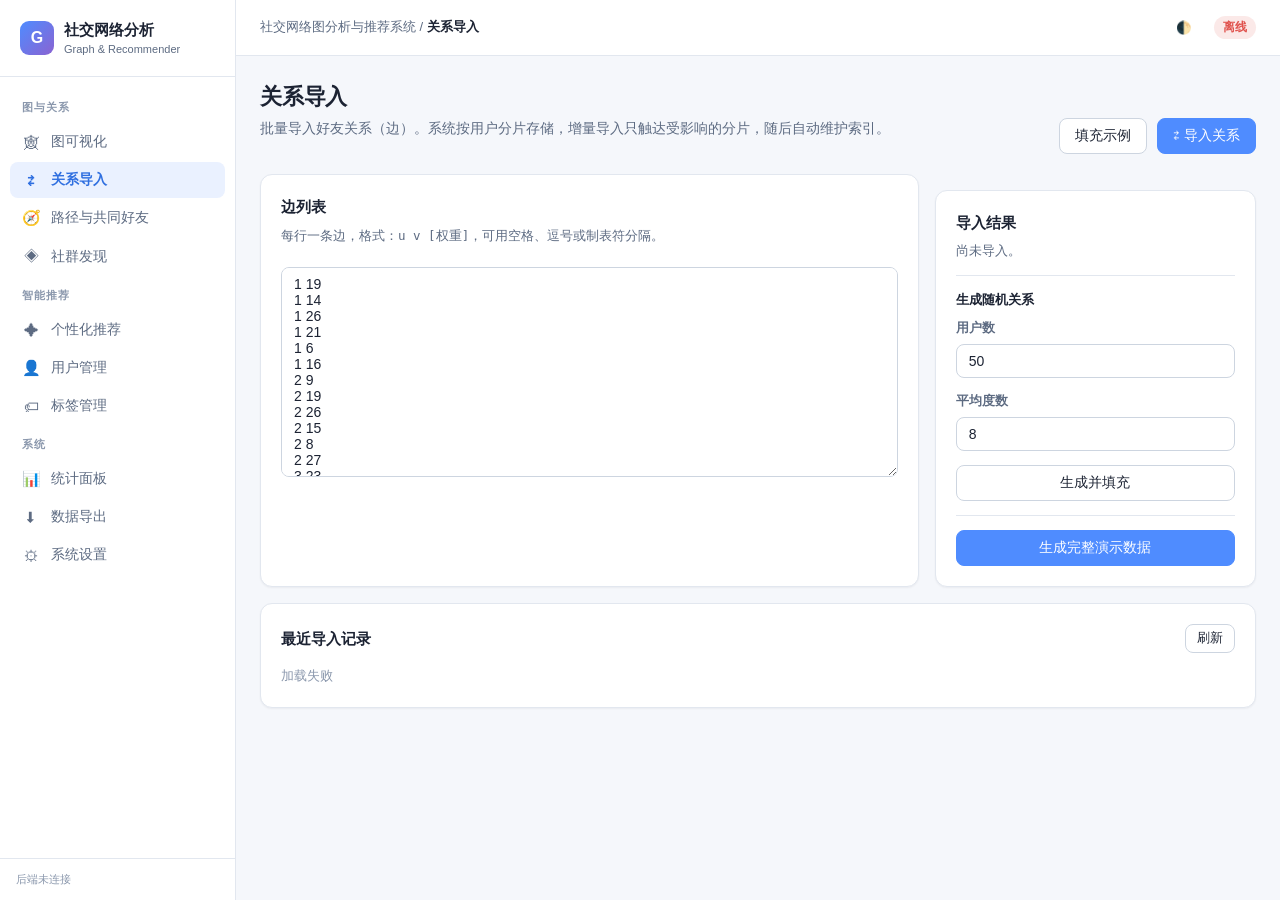
==== frontend/import.html @ ff352dd7 "Initial commit" ====
<!DOCTYPE html>
<html lang="zh-CN">
<head>
  <meta charset="UTF-8">
  <meta name="viewport" content="width=device-width, initial-scale=1.0">
  <title>关系导入 · 社交网络图分析</title>
  <link rel="stylesheet" href="css/style.css">
</head>
<body>
  <div id="app">
    <aside id="sidebar"></aside>
    <main id="main">
      <header id="topbar"></header>
      <section id="content">
        <div class="page-head">
          <div>
            <h1>关系导入</h1>
            <p class="desc">批量导入好友关系（边）。系统按用户分片存储，增量导入只触达受影响的分片，随后自动维护索引。</p>
          </div>
          <div class="actions">
            <button class="btn" id="btnSample">填充示例</button>
            <button class="btn btn-primary" id="btnImport">⇄ 导入关系</button>
          </div>
        </div>

        <div class="grid cols-3">
          <div class="card" style="grid-column: span 2">
            <div class="card-title">边列表</div>
            <p class="small muted mt-8">每行一条边，格式：<code>u v [权重]</code>，可用空格、逗号或制表符分隔。</p>
            <textarea class="textarea mt-8" id="edgeInput" rows="12" placeholder="1 2&#10;2 3 0.8&#10;3,4&#10;1 5"></textarea>
          </div>
          <div class="card">
            <div class="card-title">导入结果</div>
            <div id="importResult" class="mt-8 small muted">尚未导入。</div>
            <hr style="border:none;border-top:1px solid var(--border);margin:14px 0">
            <div class="card-title" style="font-size:13px">生成随机关系</div>
            <div class="field-group mt-8">
              <label class="field">用户数</label>
              <input class="input" id="genNodes" type="number" value="50">
            </div>
            <div class="field-group">
              <label class="field">平均度数</label>
              <input class="input" id="genDeg" type="number" value="8">
            </div>
            <button class="btn" id="btnGenerate" style="width:100%">生成并填充</button>
            <hr style="border:none;border-top:1px solid var(--border);margin:14px 0">
            <button class="btn btn-primary" id="btnSeed" style="width:100%">生成完整演示数据</button>
          </div>
        </div>

        <div class="card mt-16">
          <div class="card-head">
            <div class="card-title">最近导入记录</div>
            <button class="btn btn-sm" id="btnReloadLog">刷新</button>
          </div>
          <div id="importLog" class="small"></div>
        </div>
      </section>
    </main>
  </div>

  <script src="js/api.js"></script>
  <script src="js/common.js"></script>
  <script>
    const C = common;

    function parseEdges(text) {
      const edges = [];
      const lines = text.split(/\r?\n/);
      for (const line of lines) {
        const t = line.trim();
        if (!t || t.startsWith("#")) continue;
        const parts = t.split(/[\s,;\t]+/).filter(Boolean);
        if (parts.length < 2) continue;
        const u = parseInt(parts[0], 10);
        const v = parseInt(parts[1], 10);
        if (isNaN(u) || isNaN(v)) continue;
        let w = 1.0;
        if (parts.length >= 3 && !isNaN(parseFloat(parts[2]))) w = parseFloat(parts[2]);
        edges.push([u, v, w]);
      }
      return edges;
    }

    function doImport(edges, source) {
      if (!edges.length) { C.toast("没有可导入的边", "warning"); return; }
      const btn = document.getElementById("btnImport");
      btn.disabled = true; btn.textContent = "导入中…";
      api.importEdges(edges, source)
        .then((r) => {
          const box = document.getElementById("importResult");
          box.innerHTML =
            '<div class="badge success">成功</div>' +
            '<div class="mt-8">导入 <strong>' + r.imported + "</strong> 条边</div>" +
            '<div class="mt-8">跳过重复 <strong>' + r.skipped + "</strong> 条</div>" +
            '<div class="mt-8">自环忽略 <strong>' + r.self_loops + "</strong> 条</div>" +
            '<div class="mt-8">触达分片 <strong>' + r.touched_shards + "</strong> 个</div>";
          C.toast("已导入 " + r.imported + " 条关系", "success");
          loadLog();
        })
        .catch((e) => C.toast(e.message, "error"))
        .finally(() => { btn.disabled = false; btn.textContent = "⇄ 导入关系"; });
    }

    function loadLog() {
      const box = document.getElementById("importLog");
      // 后端不直接提供日志读取，这里用 stats 的 shard 信息给出概览。
      api.stats().then((s) => {
        const shards = s.shards || [];
        const totalEdges = shards.reduce((a, b) => a + b.edges, 0);
        const totalUsers = shards.reduce((a, b) => a + b.users, 0);
        box.innerHTML =
          '<div class="row wrap">' +
          '<span class="badge info">分片 ' + shards.length + "</span>" +
          '<span class="badge brand">边 ' + totalEdges + "</span>" +
          '<span class="badge">节点 ' + s.graph.nodes + "</span>" +
          "</div>";
      }).catch(() => { box.innerHTML = '<span class="faint">加载失败</span>'; });
    }

    function fillSample() {
      const n = 30, deg = 6;
      const lines = [];
      const rng = mulberry(42);
      for (let i = 1; i <= n; i++) {
        for (let k = 0; k < deg; k++) {
          const j = 1 + Math.floor(rng() * n);
          if (j !== i) lines.push(i + " " + j);
        }
      }
      document.getElementById("edgeInput").value = lines.join("\n");
    }

    function generateRandom() {
      const n = parseInt(document.getElementById("genNodes").value, 10) || 50;
      const deg = parseInt(document.getElementById("genDeg").value, 10) || 8;
      const lines = [];
      const rng = mulberry(Date.now() % 100000);
      for (let i = 1; i <= n; i++) {
        for (let k = 0; k < deg; k++) {
          const j = 1 + Math.floor(rng() * n);
          if (j !== i) lines.push(i + " " + j + " " + (0.5 + rng() * 0.5).toFixed(2));
        }
      }
      document.getElementById("edgeInput").value = lines.join("\n");
      C.toast("已生成 " + lines.length + " 条随机边", "success");
    }

    // 确定性伪随机数（Mulberry32）
    function mulberry(seed) {
      let a = seed >>> 0;
      return function () {
        a |= 0; a = (a + 0x6D2B79F5) | 0;
        let t = Math.imul(a ^ (a >>> 15), 1 | a);
        t = (t + Math.imul(t ^ (t >>> 7), 61 | t)) ^ t;
        return ((t ^ (t >>> 14)) >>> 0) / 4294967296;
      };
    }

    C.initPage("import", function () {
      document.getElementById("btnImport").addEventListener("click", () => {
        doImport(parseEdges(document.getElementById("edgeInput").value), "manual");
      });
      document.getElementById("btnSample").addEventListener("click", fillSample);
      document.getElementById("btnGenerate").addEventListener("click", generateRandom);
      document.getElementById("btnReloadLog").addEventListener("click", loadLog);
      document.getElementById("btnSeed").addEventListener("click", () => {
        const btn = document.getElementById("btnSeed");
        btn.disabled = true; btn.textContent = "生成中…";
        api.seed({}).then((r) => {
          C.toast("演示数据已生成：" + r.users + " 用户 / " + r.edges + " 边", "success");
          loadLog();
        }).catch((e) => C.toast(e.message, "error"))
          .finally(() => { btn.disabled = false; btn.textContent = "生成完整演示数据"; });
      });
      fillSample();
      loadLog();
    });
  </script>
</body>
</html>
---- frontend/css/style.css ----
/* =========================================================================
   style.css — 社交网络图分析与推荐系统 · 设计系统
   =========================================================================
   单一来源的设计令牌：所有颜色、间距、圆角、阴影都通过 CSS 变量定义，
   并在 `prefers-color-scheme` 与手动主题切换下保持一致。
   ========================================================================= */

/* ------------------------------------------------------------------ */
/* 设计令牌                                                            */
/* ------------------------------------------------------------------ */
:root {
  /* 品牌色 */
  --brand: #4f8cff;
  --brand-strong: #2f6fe0;
  --brand-soft: #eaf1ff;

  /* 语义色 */
  --success: #22a06b;
  --success-soft: #e6f6ee;
  --warning: #e09a2f;
  --warning-soft: #fbf0df;
  --danger: #e0524d;
  --danger-soft: #fbe9e8;
  --info: #3aa0c9;
  --info-soft: #e7f4f9;

  /* 中性色 */
  --bg: #f5f7fb;
  --bg-elevated: #ffffff;
  --bg-inset: #eef1f6;
  --border: #e2e7ef;
  --border-strong: #cdd5e0;
  --text: #1c2333;
  --text-muted: #5d6b82;
  --text-faint: #8b98ad;

  /* 布局 */
  --sidebar-w: 236px;
  --topbar-h: 56px;
  --radius: 12px;
  --radius-sm: 8px;
  --radius-lg: 16px;
  --shadow-sm: 0 1px 2px rgba(16, 24, 40, 0.05);
  --shadow-md: 0 4px 16px rgba(16, 24, 40, 0.08);
  --shadow-lg: 0 12px 32px rgba(16, 24, 40, 0.14);
  --ring: 0 0 0 3px rgba(79, 140, 255, 0.22);

  /* 分类调色板（社群着色、图表系列） */
  --c0: #4f8cff;
  --c1: #22a06b;
  --c2: #e09a2f;
  --c3: #e0524d;
  --c4: #8a63d2;
  --c5: #3aa0c9;
  --c6: #d45d9a;
  --c7: #6b8f5e;
  --c8: #c97b2f;
  --c9: #5b7a99;
  --c10: #a15c8a;
  --c11: #4fae9e;

  --font: -apple-system, BlinkMacSystemFont, "Segoe UI", "PingFang SC",
          "Hiragino Sans GB", "Microsoft YaHei", "Noto Sans CJK SC", sans-serif;
  --mono: "SF Mono", "JetBrains Mono", "Fira Code", "Cascadia Code", Consolas,
          monospace;
}

/* 深色模式 */
:root[data-theme="dark"] {
  --brand-soft: #1c2a45;
  --success-soft: #143322;
  --warning-soft: #332812;
  --danger-soft: #351a19;
  --info-soft: #142a33;

  --bg: #0f1420;
  --bg-elevated: #171d2c;
  --bg-inset: #0b0f18;
  --border: #263041;
  --border-strong: #35425a;
  --text: #e6ebf4;
  --text-muted: #9aa7bd;
  --text-faint: #67748c;

  --shadow-sm: 0 1px 2px rgba(0, 0, 0, 0.4);
  --shadow-md: 0 4px 16px rgba(0, 0, 0, 0.5);
  --shadow-lg: 0 12px 32px rgba(0, 0, 0, 0.6);
  --ring: 0 0 0 3px rgba(79, 140, 255, 0.35);
}

/* ------------------------------------------------------------------ */
/* 基础重置                                                            */
/* ------------------------------------------------------------------ */
* { box-sizing: border-box; }
html, body { height: 100%; }
body {
  margin: 0;
  font-family: var(--font);
  font-size: 14px;
  line-height: 1.55;
  color: var(--text);
  background: var(--bg);
  -webkit-font-smoothing: antialiased;
}
a { color: var(--brand); text-decoration: none; }
a:hover { text-decoration: underline; }
h1, h2, h3, h4 { margin: 0; font-weight: 650; letter-spacing: -0.01em; }
button { font-family: inherit; }
code, pre, .mono { font-family: var(--mono); }

/* ------------------------------------------------------------------ */
/* 应用布局                                                            */
/* ------------------------------------------------------------------ */
#app { display: flex; min-height: 100vh; }

#sidebar {
  width: var(--sidebar-w);
  flex: 0 0 var(--sidebar-w);
  background: var(--bg-elevated);
  border-right: 1px solid var(--border);
  display: flex;
  flex-direction: column;
  position: sticky;
  top: 0;
  height: 100vh;
  overflow-y: auto;
}
.sidebar-brand {
  display: flex; align-items: center; gap: 10px;
  padding: 18px 20px; border-bottom: 1px solid var(--border);
}
.sidebar-brand .logo {
  width: 34px; height: 34px; border-radius: 9px;
  background: linear-gradient(135deg, var(--brand), var(--c4));
  display: grid; place-items: center; color: #fff; font-weight: 700;
  font-size: 16px; flex: 0 0 auto;
}
.sidebar-brand .title { font-weight: 700; font-size: 15px; }
.sidebar-brand .subtitle { font-size: 11px; color: var(--text-muted); }

.nav { padding: 12px 10px; flex: 1; }
.nav-group-title {
  font-size: 11px; text-transform: uppercase; letter-spacing: 0.08em;
  color: var(--text-faint); padding: 10px 12px 6px; font-weight: 600;
}
.nav-item {
  display: flex; align-items: center; gap: 11px;
  padding: 9px 12px; border-radius: var(--radius-sm);
  color: var(--text-muted); cursor: pointer; margin: 2px 0;
  transition: background 0.14s, color 0.14s;
  border: none; background: none; width: 100%; text-align: left; font-size: 14px;
}
.nav-item:hover { background: var(--bg-inset); color: var(--text); text-decoration: none; }
.nav-item.active {
  background: var(--brand-soft); color: var(--brand-strong); font-weight: 600;
}
.nav-item .ico { width: 18px; text-align: center; flex: 0 0 auto; font-size: 15px; }
.nav-item .badge { margin-left: auto; }

.sidebar-foot {
  padding: 12px 16px; border-top: 1px solid var(--border);
  font-size: 11px; color: var(--text-faint);
}

#main { flex: 1; min-width: 0; display: flex; flex-direction: column; }
#topbar {
  height: var(--topbar-h);
  display: flex; align-items: center; gap: 14px;
  padding: 0 24px;
  background: var(--bg-elevated);
  border-bottom: 1px solid var(--border);
  position: sticky; top: 0; z-index: 20;
}
#topbar .crumb { font-size: 13px; color: var(--text-muted); }
#topbar .crumb strong { color: var(--text); font-weight: 650; }
.topbar-actions { margin-left: auto; display: flex; align-items: center; gap: 10px; }

#content { padding: 24px; max-width: 1280px; width: 100%; margin: 0 auto; }

/* ------------------------------------------------------------------ */
/* 通用组件                                                            */
/* ------------------------------------------------------------------ */
.page-head { display: flex; align-items: flex-end; justify-content: space-between; gap: 16px; margin-bottom: 20px; flex-wrap: wrap; }
.page-head h1 { font-size: 22px; }
.page-head .desc { color: var(--text-muted); margin-top: 4px; max-width: 640px; }
.page-head .actions { display: flex; gap: 10px; flex-wrap: wrap; }

.card {
  background: var(--bg-elevated);
  border: 1px solid var(--border);
  border-radius: var(--radius);
  box-shadow: var(--shadow-sm);
  padding: 20px;
}
.card + .card { margin-top: 16px; }
.card-title { font-size: 15px; font-weight: 650; display: flex; align-items: center; gap: 8px; }
.card-title .sub { color: var(--text-muted); font-weight: 400; font-size: 12px; }
.card-body { margin-top: 12px; }
.card-head { display: flex; align-items: center; justify-content: space-between; gap: 12px; margin-bottom: 14px; }

.grid { display: grid; gap: 16px; }
.grid.cols-2 { grid-template-columns: repeat(2, 1fr); }
.grid.cols-3 { grid-template-columns: repeat(3, 1fr); }
.grid.cols-4 { grid-template-columns: repeat(4, 1fr); }
@media (max-width: 960px) { .grid.cols-3, .grid.cols-4 { grid-template-columns: repeat(2, 1fr); } }
@media (max-width: 620px) { .grid.cols-2, .grid.cols-3, .grid.cols-4 { grid-template-columns: 1fr; } }

/* 统计卡片 */
.stat-tile { padding: 18px; display: flex; flex-direction: column; gap: 6px; }
.stat-tile .label { font-size: 12px; color: var(--text-muted); }
.stat-tile .value { font-size: 28px; font-weight: 720; letter-spacing: -0.02em; }
.stat-tile .hint { font-size: 12px; color: var(--text-faint); }
.stat-tile .trend-up { color: var(--success); }
.stat-tile .trend-down { color: var(--danger); }

/* 按钮 */
.btn {
  display: inline-flex; align-items: center; justify-content: center; gap: 7px;
  padding: 8px 15px; border-radius: var(--radius-sm);
  border: 1px solid var(--border-strong); background: var(--bg-elevated);
  color: var(--text); font-size: 13.5px; font-weight: 550; cursor: pointer;
  transition: all 0.14s; white-space: nowrap;
}
.btn:hover { border-color: var(--brand); color: var(--brand-strong); }
.btn:active { transform: translateY(1px); }
.btn:focus-visible { outline: none; box-shadow: var(--ring); }
.btn:disabled { opacity: 0.5; cursor: not-allowed; }
.btn-primary { background: var(--brand); border-color: var(--brand); color: #fff; }
.btn-primary:hover { background: var(--brand-strong); color: #fff; }
.btn-danger { background: var(--danger); border-color: var(--danger); color: #fff; }
.btn-danger:hover { background: #c93d38; color: #fff; }
.btn-ghost { border-color: transparent; background: transparent; color: var(--text-muted); }
.btn-ghost:hover { background: var(--bg-inset); color: var(--text); }
.btn-sm { padding: 5px 11px; font-size: 12.5px; }
.btn-lg { padding: 11px 20px; font-size: 14.5px; }

/* 输入控件 */
.input, .select, .textarea {
  width: 100%; padding: 8px 12px; border-radius: var(--radius-sm);
  border: 1px solid var(--border-strong); background: var(--bg-elevated);
  color: var(--text); font-size: 14px; font-family: inherit;
  transition: border 0.14s, box-shadow 0.14s;
}
.input:focus, .select:focus, .textarea:focus {
  outline: none; border-color: var(--brand); box-shadow: var(--ring);
}
.textarea { resize: vertical; min-height: 90px; }
.select { cursor: pointer; }
label.field { display: block; font-size: 12.5px; font-weight: 600; color: var(--text-muted); margin-bottom: 6px; }
.field-group { margin-bottom: 14px; }
.input-group { display: flex; gap: 8px; }
.input-group .input { flex: 1; }

/* 表格 */
.table-wrap { overflow-x: auto; }
table.table { width: 100%; border-collapse: collapse; font-size: 13.5px; }
.table th, .table td { text-align: left; padding: 10px 12px; border-bottom: 1px solid var(--border); }
.table th { font-size: 12px; text-transform: uppercase; letter-spacing: 0.04em; color: var(--text-muted); font-weight: 600; }
.table tbody tr:hover { background: var(--bg-inset); }
.table .num { font-family: var(--mono); text-align: right; }

/* 徽章 / 标签 */
.badge {
  display: inline-flex; align-items: center; gap: 5px;
  padding: 2px 9px; border-radius: 999px; font-size: 12px; font-weight: 600;
  background: var(--bg-inset); color: var(--text-muted);
}
.badge.brand { background: var(--brand-soft); color: var(--brand-strong); }
.badge.success { background: var(--success-soft); color: var(--success); }
.badge.warning { background: var(--warning-soft); color: var(--warning); }
.badge.danger { background: var(--danger-soft); color: var(--danger); }
.badge.info { background: var(--info-soft); color: var(--info); }

.tag {
  display: inline-flex; align-items: center; gap: 5px;
  padding: 2px 9px; border-radius: 6px; font-size: 12px; font-weight: 550;
  background: var(--brand-soft); color: var(--brand-strong);
  cursor: default;
}
.tag .dot { width: 8px; height: 8px; border-radius: 50%; background: currentColor; }

/* 空状态 / 加载 */
.empty {
  text-align: center; padding: 46px 20px; color: var(--text-faint);
}
.empty .big { font-size: 40px; margin-bottom: 8px; }
.loading {
  display: flex; align-items: center; justify-content: center; gap: 10px;
  padding: 40px; color: var(--text-muted);
}
.spinner {
  width: 18px; height: 18px; border-radius: 50%;
  border: 2.5px solid var(--border-strong); border-top-color: var(--brand);
  animation: spin 0.8s linear infinite;
}
@keyframes spin { to { transform: rotate(360deg); } }

/* 分页 */
.pagination { display: flex; align-items: center; gap: 6px; margin-top: 14px; justify-content: flex-end; }
.pagination .page-info { font-size: 12.5px; color: var(--text-muted); margin-right: 8px; }

/* Toast */
#toasts { position: fixed; top: 18px; right: 18px; z-index: 9999; display: flex; flex-direction: column; gap: 10px; }
.toast {
  background: var(--bg-elevated); border: 1px solid var(--border);
  border-left: 4px solid var(--brand); border-radius: var(--radius-sm);
  box-shadow: var(--shadow-lg); padding: 12px 16px; min-width: 260px; max-width: 380px;
  animation: toast-in 0.25s ease; font-size: 13.5px;
}
.toast.success { border-left-color: var(--success); }
.toast.error { border-left-color: var(--danger); }
.toast.warning { border-left-color: var(--warning); }
@keyframes toast-in { from { opacity: 0; transform: translateX(20px); } to { opacity: 1; transform: none; } }

/* Modal */
.modal-backdrop {
  position: fixed; inset: 0; background: rgba(10, 15, 25, 0.5);
  display: grid; place-items: center; z-index: 500; padding: 20px;
  animation: fade 0.15s ease;
}
.modal {
  background: var(--bg-elevated); border-radius: var(--radius-lg);
  box-shadow: var(--shadow-lg); width: 100%; max-width: 520px;
  max-height: 88vh; overflow-y: auto; padding: 24px;
}
.modal h3 { font-size: 17px; margin-bottom: 16px; }
.modal .modal-actions { display: flex; justify-content: flex-end; gap: 10px; margin-top: 20px; }
@keyframes fade { from { opacity: 0; } to { opacity: 1; } }

/* 工具类 */
.row { display: flex; align-items: center; gap: 10px; }
.row.wrap { flex-wrap: wrap; }
.spread { justify-content: space-between; }
.muted { color: var(--text-muted); }
.faint { color: var(--text-faint); }
.small { font-size: 12.5px; }
.mt-8 { margin-top: 8px; } .mt-16 { margin-top: 16px; } .mt-24 { margin-top: 24px; }
.mb-8 { margin-bottom: 8px; } .mb-16 { margin-bottom: 16px; }
.hidden { display: none !important; }
.nowrap { white-space: nowrap; }
.text-success { color: var(--success); }
.text-danger { color: var(--danger); }
.text-brand { color: var(--brand-strong); }

/* 图可视化画布 */
.graph-canvas-wrap {
  position: relative; height: 640px;
  border: 1px solid var(--border); border-radius: var(--radius);
  background: var(--bg-inset); overflow: hidden;
}
#network { width: 100%; height: 100%; }
.graph-toolbar {
  position: absolute; top: 12px; left: 12px; z-index: 10;
  display: flex; flex-direction: column; gap: 8px;
}
.graph-legend {
  position: absolute; bottom: 12px; left: 12px; z-index: 10;
  background: var(--bg-elevated); border: 1px solid var(--border);
  border-radius: var(--radius-sm); padding: 10px 12px; font-size: 12px;
  max-height: 220px; overflow-y: auto; box-shadow: var(--shadow-md);
}
.graph-legend .lg-item { display: flex; align-items: center; gap: 7px; padding: 2px 0; }
.graph-legend .swatch { width: 11px; height: 11px; border-radius: 3px; flex: 0 0 auto; }

/* 图表条 */
.bar-row { display: flex; align-items: center; gap: 10px; margin: 6px 0; }
.bar-row .bar-label { width: 90px; flex: 0 0 auto; font-size: 12.5px; color: var(--text-muted); text-align: right; }
.bar-row .bar-track { flex: 1; height: 18px; background: var(--bg-inset); border-radius: 5px; overflow: hidden; }
.bar-row .bar-fill { height: 100%; border-radius: 5px; background: var(--brand); transition: width 0.5s ease; }
.bar-row .bar-val { width: 60px; flex: 0 0 auto; font-family: var(--mono); font-size: 12px; text-align: right; color: var(--text-muted); }

/* 路径高亮图例 */
.path-hops { display: flex; align-items: center; flex-wrap: wrap; gap: 6px; }
.hop {
  padding: 5px 11px; background: var(--brand-soft); color: var(--brand-strong);
  border-radius: 999px; font-weight: 600; font-size: 13px;
}
.hop.arrow { background: none; color: var(--text-faint); padding: 5px 2px; }

/* 推荐项卡片 */
.rec-item {
  display: flex; align-items: center; gap: 14px; padding: 13px 16px;
  border: 1px solid var(--border); border-radius: var(--radius-sm);
  margin-bottom: 10px; background: var(--bg-elevated);
}
.rec-rank {
  width: 34px; height: 34px; border-radius: 50%; flex: 0 0 auto;
  display: grid; place-items: center; font-weight: 700; font-size: 15px;
  background: var(--brand-soft); color: var(--brand-strong);
}
.rec-rank.top { background: var(--warning-soft); color: var(--warning); }
.rec-info { flex: 1; min-width: 0; }
.rec-info .name { font-weight: 650; font-size: 14.5px; }
.rec-info .meta { font-size: 12px; color: var(--text-muted); }
.rec-score { font-family: var(--mono); font-size: 13px; color: var(--text-muted); white-space: nowrap; }

/* 响应式侧栏 */
@media (max-width: 860px) {
  #sidebar { position: fixed; z-index: 100; transform: translateX(-100%); transition: transform 0.2s; }
  #sidebar.open { transform: none; }
  .menu-toggle { display: inline-flex !important; }
  #content { padding: 16px; }
}
.menu-toggle { display: none; }
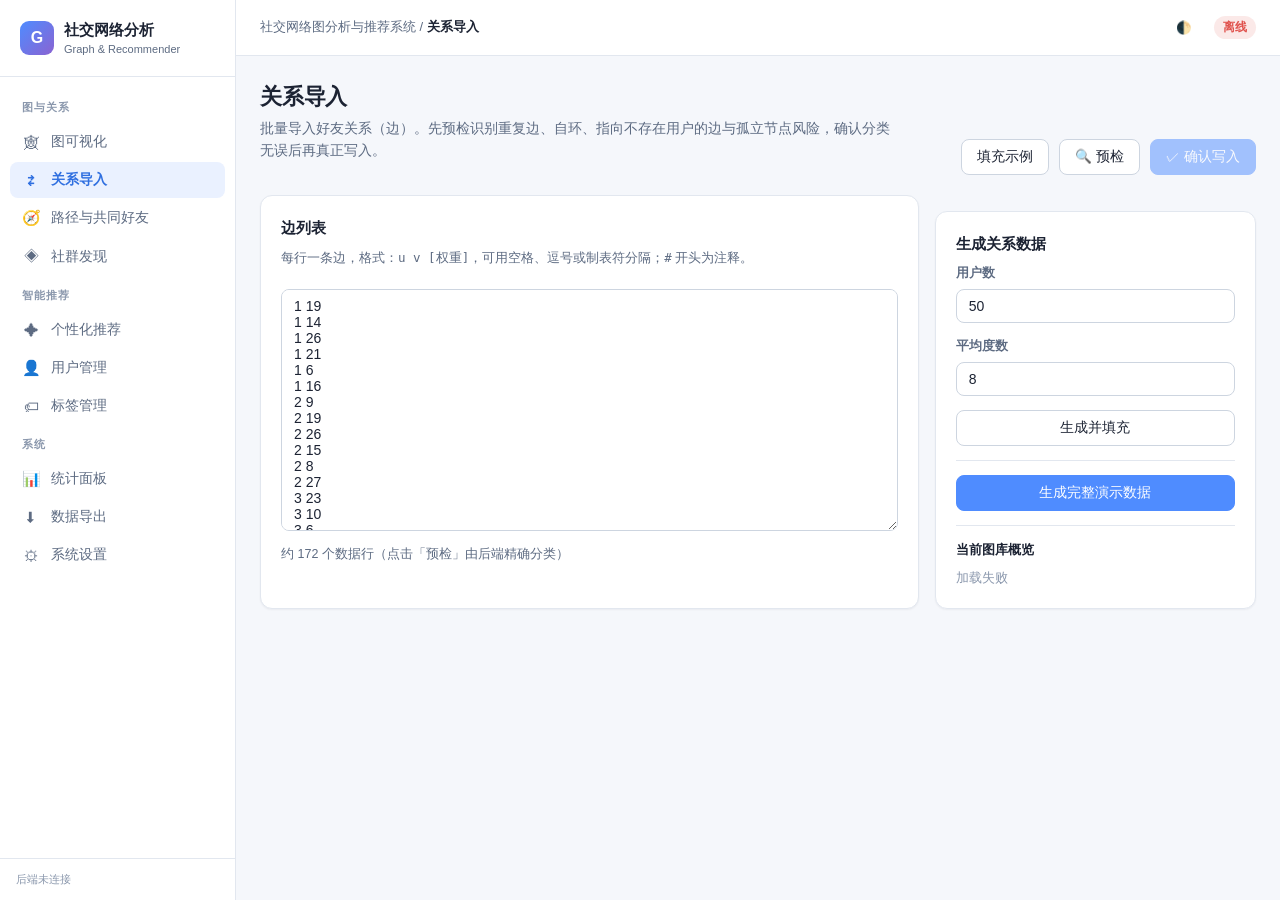
==== commit 873e74c9: "A RESULT" ====
--- a/frontend/import.html
+++ b/frontend/import.html
@@ -15,25 +15,24 @@
         <div class="page-head">
           <div>
             <h1>关系导入</h1>
-            <p class="desc">批量导入好友关系（边）。系统按用户分片存储，增量导入只触达受影响的分片，随后自动维护索引。</p>
+            <p class="desc">批量导入好友关系（边）。先预检识别重复边、自环、指向不存在用户的边与孤立节点风险，确认分类无误后再真正写入。</p>
           </div>
           <div class="actions">
             <button class="btn" id="btnSample">填充示例</button>
-            <button class="btn btn-primary" id="btnImport">⇄ 导入关系</button>
+            <button class="btn" id="btnPrecheck">🔍 预检</button>
+            <button class="btn btn-primary" id="btnCommit" disabled>✓ 确认写入</button>
           </div>
         </div>
 
         <div class="grid cols-3">
           <div class="card" style="grid-column: span 2">
             <div class="card-title">边列表</div>
-            <p class="small muted mt-8">每行一条边，格式：<code>u v [权重]</code>，可用空格、逗号或制表符分隔。</p>
-            <textarea class="textarea mt-8" id="edgeInput" rows="12" placeholder="1 2&#10;2 3 0.8&#10;3,4&#10;1 5"></textarea>
+            <p class="small muted mt-8">每行一条边，格式：<code>u v [权重]</code>，可用空格、逗号或制表符分隔；<code>#</code> 开头为注释。</p>
+            <textarea class="textarea mt-8" id="edgeInput" rows="14" placeholder="1 2&#10;2 3 0.8&#10;3,4&#10;1 5"></textarea>
+            <div class="small muted mt-8" id="parseHint"></div>
           </div>
           <div class="card">
-            <div class="card-title">导入结果</div>
-            <div id="importResult" class="mt-8 small muted">尚未导入。</div>
-            <hr style="border:none;border-top:1px solid var(--border);margin:14px 0">
-            <div class="card-title" style="font-size:13px">生成随机关系</div>
+            <div class="card-title">生成关系数据</div>
             <div class="field-group mt-8">
               <label class="field">用户数</label>
               <input class="input" id="genNodes" type="number" value="50">
@@ -45,15 +44,30 @@
             <button class="btn" id="btnGenerate" style="width:100%">生成并填充</button>
             <hr style="border:none;border-top:1px solid var(--border);margin:14px 0">
             <button class="btn btn-primary" id="btnSeed" style="width:100%">生成完整演示数据</button>
+            <hr style="border:none;border-top:1px solid var(--border);margin:14px 0">
+            <div class="card-title" style="font-size:13px">当前图库概览</div>
+            <div id="importLog" class="small mt-8"></div>
           </div>
         </div>
 
-        <div class="card mt-16">
+        <!-- 预检结果 -->
+        <div class="card mt-16" id="precheckCard" style="display:none">
           <div class="card-head">
-            <div class="card-title">最近导入记录</div>
-            <button class="btn btn-sm" id="btnReloadLog">刷新</button>
-          </div>
-          <div id="importLog" class="small"></div>
+            <div class="card-title">预检结果 <span class="sub" id="ticketLabel"></span></div>
+            <div>
+              <button class="btn btn-sm" id="btnRefreshPreview">刷新预检单</button>
+              <button class="btn btn-sm" id="btnRecheck">重新预检</button>
+            </div>
+          </div>
+          <div id="precheckBody"></div>
+        </div>
+
+        <!-- 写入结果 -->
+        <div class="card mt-16" id="commitCard" style="display:none">
+          <div class="card-head">
+            <div class="card-title">写入结果</div>
+          </div>
+          <div id="commitBody" class="small"></div>
         </div>
       </section>
     </main>
@@ -64,56 +78,242 @@
   <script>
     const C = common;
 
-    function parseEdges(text) {
-      const edges = [];
-      const lines = text.split(/\r?\n/);
-      for (const line of lines) {
-        const t = line.trim();
-        if (!t || t.startsWith("#")) continue;
-        const parts = t.split(/[\s,;\t]+/).filter(Boolean);
-        if (parts.length < 2) continue;
-        const u = parseInt(parts[0], 10);
-        const v = parseInt(parts[1], 10);
-        if (isNaN(u) || isNaN(v)) continue;
-        let w = 1.0;
-        if (parts.length >= 3 && !isNaN(parseFloat(parts[2]))) w = parseFloat(parts[2]);
-        edges.push([u, v, w]);
+    // 当前预检单状态
+    const state = {
+      ticket: null,          // 预检单号
+      textAtPrecheck: "",    // 预检时的文本（用于检测改动）
+      stale: false,          // 预检后数据是否已变化
+      report: null,          // 最近一次预检报告
+    };
+
+    const REASON_LABELS = {
+      self_loop: "自环",
+      missing_user: "用户不存在",
+      duplicate_existing: "与已有边重复",
+      duplicate_batch: "批次内重复",
+      isolated: "孤立节点风险",
+    };
+
+    function reasonBadges(reasons) {
+      return (reasons || [])
+        .map((r) => '<span class="badge danger" style="margin-right:4px">' +
+          C.escapeHtml(REASON_LABELS[r] || r) + "</span>")
+        .join("");
+    }
+
+    function edgeCell(item) {
+      return '<span style="font-family:var(--mono)">' +
+        item.u + " → " + item.v + ' <span class="muted">w=' + item.w + "</span></span>";
+    }
+
+    // 仅在浏览器端粗略数行，真正解析以后端为准。
+    function refreshParseHint() {
+      const text = document.getElementById("edgeInput").value;
+      const lines = text.split(/\r?\n/)
+        .map((l) => l.trim())
+        .filter((l) => l && !l.startsWith("#")).length;
+      document.getElementById("parseHint").textContent =
+        lines ? "约 " + lines + " 个数据行（点击「预检」由后端精确分类）" : "";
+      if (state.ticket && text !== state.textAtPrecheck) markStale("边列表已修改");
+    }
+
+    function markStale(reason) {
+      if (state.stale) return;
+      state.stale = true;
+      const btn = document.getElementById("btnCommit");
+      btn.disabled = true;
+      const box = document.getElementById("precheckBody");
+      const banner = document.createElement("div");
+      banner.className = "badge warning";
+      banner.style.cssText = "display:block;margin-bottom:12px;padding:10px 12px";
+      banner.textContent = "⚠ " + reason + "，该预检结果已不能用于写入，请重新预检。";
+      box.prepend(banner);
+    }
+
+    // ------------------------------------------------------------------
+    // 预检报告渲染
+    // ------------------------------------------------------------------
+    function statTile(label, value, cls, hint) {
+      return '<div class="card stat-tile" style="padding:14px">' +
+        '<div class="label">' + label + "</div>" +
+        '<div class="value ' + (cls || "") + '">' + value + "</div>" +
+        (hint ? '<div class="hint">' + hint + "</div>" : "") +
+        "</div>";
+    }
+
+    function detailSection(key, title, badgeCls, renderRow, body) {
+      const sec = body.details[key];
+      if (!sec || sec.total === 0) return "";
+      let html = '<div class="card mt-16" style="box-shadow:none;border:1px solid var(--border)">' +
+        '<div class="card-head"><div class="card-title" style="font-size:14px">' +
+        '<span class="badge ' + badgeCls + '">' + sec.total + "</span> " + title +
+        "</div>";
+      if (sec.has_more) {
+        html += '<span class="small muted">明细较大，仅预览前 ' + sec.items.length + " 条</span>";
       }
-      return edges;
-    }
-
-    function doImport(edges, source) {
-      if (!edges.length) { C.toast("没有可导入的边", "warning"); return; }
-      const btn = document.getElementById("btnImport");
-      btn.disabled = true; btn.textContent = "导入中…";
-      api.importEdges(edges, source)
+      html += "</div><div class='table-wrap'><table class='table'><thead><tr>" +
+        "<th style='width:70px'>行号</th><th>边</th><th>说明</th></tr></thead><tbody>";
+      for (const item of sec.items) {
+        html += "<tr><td class='num'>" + item.line + "</td><td>" + edgeCell(item) +
+          "</td><td>" + renderRow(item) + "</td></tr>";
+      }
+      html += "</tbody></table></div></div>";
+      return html;
+    }
+
+    function renderReport(report) {
+      const s = report.summary;
+      const card = document.getElementById("precheckCard");
+      card.style.display = "";
+      document.getElementById("ticketLabel").textContent =
+        state.ticket ? "（预检单 " + state.ticket + "）" : "";
+
+      let html = '<div class="grid cols-4">';
+      html += statTile("数据行总数", s.total_rows, "", "可解析 " + s.parsed + " 行");
+      html += statTile("可写入", s.accepted, s.accepted ? "trend-up" : "trend-down",
+        "确认后将真正生效的边");
+      html += statTile("重复边", s.duplicates, s.duplicates ? "trend-down" : "",
+        "已有 " + s.duplicate_existing + " · 批次内 " + s.duplicate_batch);
+      html += statTile("自环", s.self_loops, s.self_loops ? "trend-down" : "",
+        "u = v，写入时忽略");
+      html += statTile("用户不存在", s.missing_users, s.missing_users ? "trend-down" : "",
+        "端点未在用户档案中登记");
+      html += statTile("孤立风险", s.isolated_rows, s.isolated_rows ? "trend-down" : "",
+        "涉及 " + s.isolated_nodes + " 个可能孤立的节点");
+      html += statTile("无法解析", s.invalid, s.invalid ? "trend-down" : "",
+        "格式错误的数据行");
+      html += "</div>";
+
+      html += '<p class="small muted mt-8">预检<b>不会写入任何数据</b>。' +
+        "一条边可能同时命中多个分类；确认写入时只会写入「可写入」的边，其余分类按预检结果跳过。</p>";
+
+      html += detailSection("accepted", "可写入明细预览", "success",
+        (it) => '<span class="badge success">将生效</span>', { details: report.details });
+      html += detailSection("duplicates", "重复边明细", "warning",
+        (it) => reasonBadges(it.reasons), { details: report.details });
+      html += detailSection("self_loops", "自环明细", "danger",
+        () => '<span class="badge danger">自环将被忽略</span>', { details: report.details });
+      html += detailSection("missing_users", "指向不存在用户的边", "danger",
+        (it) => reasonBadges(it.reasons) +
+          '<span class="small muted">缺失端点：' +
+          (it.missing || []).join(", ") + "</span>", { details: report.details });
+      html += detailSection("isolated", "会导致孤立节点的边", "warning",
+        (it) => reasonBadges(it.reasons) +
+          '<span class="small muted">孤立端点：' +
+          (it.endpoints || []).join(", ") + "</span>", { details: report.details });
+      html += detailSection("invalid", "无法解析的数据行", "danger",
+        (it) => '<span class="badge danger">' + C.escapeHtml(it.reason) + "</span>" +
+          '<div class="small muted" style="font-family:var(--mono)">' +
+          C.escapeHtml(it.raw) + "</div>", { details: report.details });
+
+      document.getElementById("precheckBody").innerHTML = html;
+
+      const btn = document.getElementById("btnCommit");
+      btn.disabled = state.stale || s.accepted === 0;
+      btn.textContent = s.accepted === 0
+        ? "✓ 确认写入（无可写入边）"
+        : "✓ 确认写入（" + s.accepted + " 条）";
+    }
+
+    // ------------------------------------------------------------------
+    // 操作
+    // ------------------------------------------------------------------
+    function setBusy(btnId, text, busyText) {
+      const btn = document.getElementById(btnId);
+      btn.disabled = true;
+      btn._oldText = btn.textContent;
+      btn.textContent = busyText;
+      return () => { btn.disabled = false; btn.textContent = text || btn._oldText; };
+    }
+
+    function runPrecheck() {
+      const text = document.getElementById("edgeInput").value;
+      if (!text.trim()) { C.toast("请先填写边列表", "warning"); return; }
+      const done = setBusy("btnPrecheck", null, "预检中…");
+      api.precheckEdges({ text, source: "manual" })
         .then((r) => {
-          const box = document.getElementById("importResult");
-          box.innerHTML =
-            '<div class="badge success">成功</div>' +
-            '<div class="mt-8">导入 <strong>' + r.imported + "</strong> 条边</div>" +
-            '<div class="mt-8">跳过重复 <strong>' + r.skipped + "</strong> 条</div>" +
-            '<div class="mt-8">自环忽略 <strong>' + r.self_loops + "</strong> 条</div>" +
-            '<div class="mt-8">触达分片 <strong>' + r.touched_shards + "</strong> 个</div>";
-          C.toast("已导入 " + r.imported + " 条关系", "success");
-          loadLog();
+          state.ticket = r.ticket;
+          state.textAtPrecheck = text;
+          state.stale = false;
+          state.report = r;
+          document.getElementById("commitCard").style.display = "none";
+          renderReport(r);
+          C.toast("预检完成：可写入 " + r.summary.accepted + " 条，异常 " +
+            (r.summary.total_rows - r.summary.accepted) + " 条", "info");
         })
         .catch((e) => C.toast(e.message, "error"))
-        .finally(() => { btn.disabled = false; btn.textContent = "⇄ 导入关系"; });
-    }
-
-    function loadLog() {
+        .finally(done);
+    }
+
+    async function runCommit() {
+      if (!state.ticket || state.stale) { C.toast("请先完成预检", "warning"); return; }
+      const ok = await C.confirmDialog(
+        "将按预检结果写入 " + state.report.summary.accepted +
+        " 条边，重复边 / 自环 / 用户不存在的边会被跳过。确认继续？"
+      );
+      if (!ok) return;
+      const btn = document.getElementById("btnCommit");
+      const old = btn.textContent;
+      btn.disabled = true; btn.textContent = "写入中…";
+      api.commitImport(state.ticket)
+        .then((r) => {
+          state.ticket = null;
+          state.stale = true;
+          renderCommitResult(r);
+          C.toast("写入完成：生效 " + r.imported + " 条，去重跳过 " +
+            r.duplicates + " 条", "success");
+          loadOverview();
+        })
+        .catch((e) => {
+          btn.disabled = false; btn.textContent = old;
+          if (e.message.indexOf("重新预检") !== -1) markStale("图数据在预检后发生变化");
+          C.toast(e.message, "error");
+        });
+    }
+
+    function renderCommitResult(r) {
+      const card = document.getElementById("commitCard");
+      card.style.display = "";
+      const s = r.report.summary;
+      const html =
+        '<div class="badge success">写入成功</div>' +
+        '<div class="grid cols-4 mt-8">' +
+        statTile("实际生效", r.imported, "trend-up", "去重后真正新增的边") +
+        statTile("去重跳过", r.duplicates, "", "与图库或批次内重复") +
+        statTile("自环忽略", r.self_loops, "", "") +
+        statTile("触达分片", r.touched_shards, "", "本次写入涉及的分片数") +
+        "</div>" +
+        '<p class="small muted mt-8">预检共 ' + s.total_rows + " 行：可写入 " +
+        s.accepted + "、重复 " + s.duplicates + "、自环 " + s.self_loops +
+        "、用户不存在 " + s.missing_users + "、无法解析 " + s.invalid +
+        "。预检单已使用并失效。</p>";
+      document.getElementById("commitBody").innerHTML = html;
+      const btn = document.getElementById("btnCommit");
+      btn.disabled = true;
+      btn.textContent = "✓ 确认写入";
+    }
+
+    function refreshPreview() {
+      if (!state.ticket) return;
+      api.importPreview(state.ticket)
+        .then((r) => { state.report = r; renderReport(r); })
+        .catch((e) => {
+          if (e.message.indexOf("预检单") !== -1) markStale(e.message);
+          C.toast(e.message, "error");
+        });
+    }
+
+    function loadOverview() {
       const box = document.getElementById("importLog");
-      // 后端不直接提供日志读取，这里用 stats 的 shard 信息给出概览。
       api.stats().then((s) => {
         const shards = s.shards || [];
         const totalEdges = shards.reduce((a, b) => a + b.edges, 0);
-        const totalUsers = shards.reduce((a, b) => a + b.users, 0);
         box.innerHTML =
           '<div class="row wrap">' +
           '<span class="badge info">分片 ' + shards.length + "</span>" +
-          '<span class="badge brand">边 ' + totalEdges + "</span>" +
-          '<span class="badge">节点 ' + s.graph.nodes + "</span>" +
+          '<span class="badge brand">分片边记录 ' + totalEdges + "</span>" +
+          '<span class="badge">图节点 ' + s.graph.nodes + "</span>" +
+          '<span class="badge success">图边 ' + s.graph.edges + "</span>" +
           "</div>";
       }).catch(() => { box.innerHTML = '<span class="faint">加载失败</span>'; });
     }
@@ -129,6 +329,7 @@
         }
       }
       document.getElementById("edgeInput").value = lines.join("\n");
+      refreshParseHint();
     }
 
     function generateRandom() {
@@ -143,7 +344,8 @@
         }
       }
       document.getElementById("edgeInput").value = lines.join("\n");
-      C.toast("已生成 " + lines.length + " 条随机边", "success");
+      refreshParseHint();
+      C.toast("已生成 " + lines.length + " 条随机边，点击「预检」检查", "success");
     }
 
     // 确定性伪随机数（Mulberry32）
@@ -158,23 +360,24 @@
     }
 
     C.initPage("import", function () {
-      document.getElementById("btnImport").addEventListener("click", () => {
-        doImport(parseEdges(document.getElementById("edgeInput").value), "manual");
-      });
+      document.getElementById("btnPrecheck").addEventListener("click", runPrecheck);
+      document.getElementById("btnCommit").addEventListener("click", runCommit);
+      document.getElementById("btnRecheck").addEventListener("click", runPrecheck);
+      document.getElementById("btnRefreshPreview").addEventListener("click", refreshPreview);
+      document.getElementById("edgeInput").addEventListener("input", refreshParseHint);
       document.getElementById("btnSample").addEventListener("click", fillSample);
       document.getElementById("btnGenerate").addEventListener("click", generateRandom);
-      document.getElementById("btnReloadLog").addEventListener("click", loadLog);
       document.getElementById("btnSeed").addEventListener("click", () => {
         const btn = document.getElementById("btnSeed");
         btn.disabled = true; btn.textContent = "生成中…";
         api.seed({}).then((r) => {
           C.toast("演示数据已生成：" + r.users + " 用户 / " + r.edges + " 边", "success");
-          loadLog();
+          loadOverview();
         }).catch((e) => C.toast(e.message, "error"))
           .finally(() => { btn.disabled = false; btn.textContent = "生成完整演示数据"; });
       });
       fillSample();
-      loadLog();
+      loadOverview();
     });
   </script>
 </body>
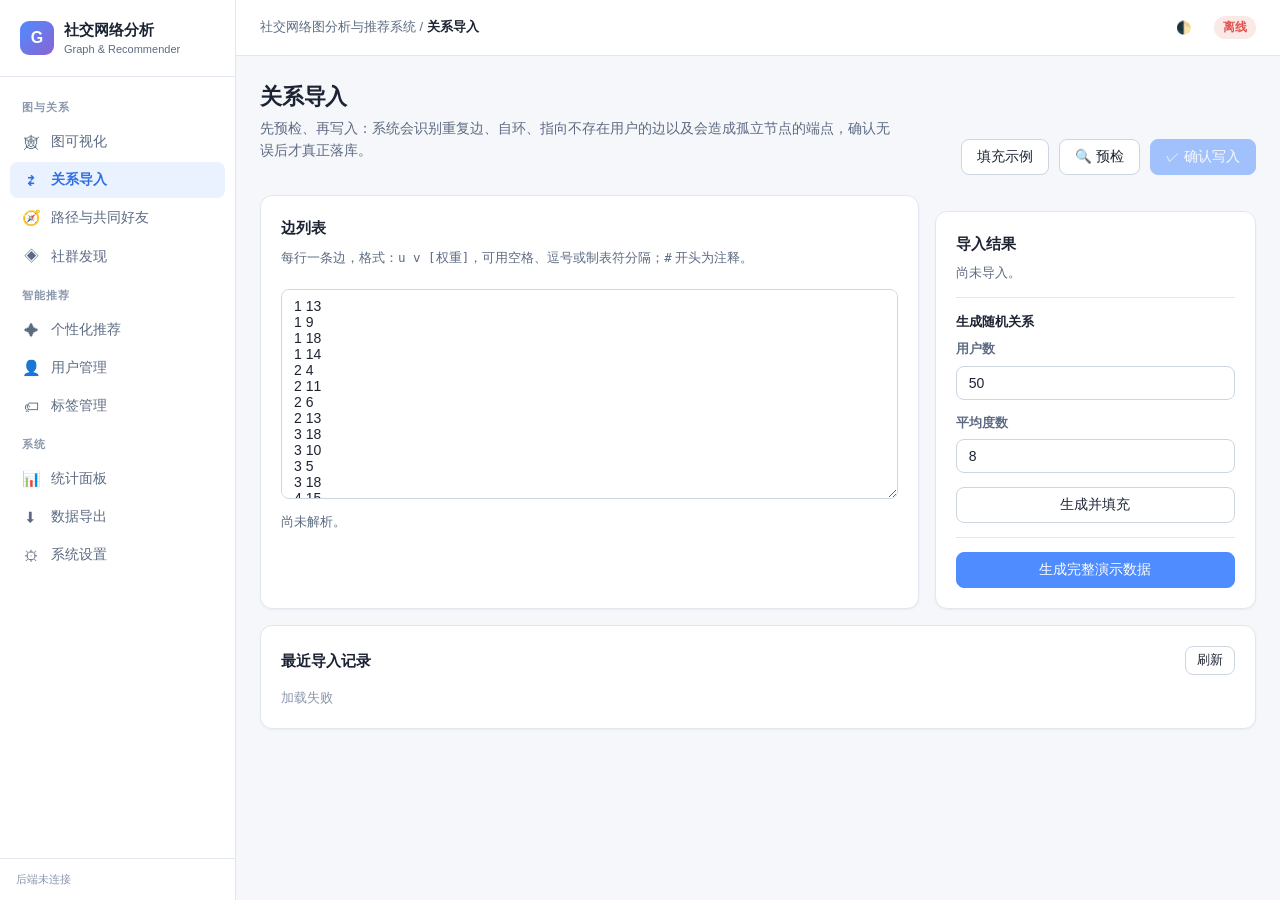
==== commit 3bc1c129: "B RESULT" ====
--- a/frontend/import.html
+++ b/frontend/import.html
@@ -15,11 +15,11 @@
         <div class="page-head">
           <div>
             <h1>关系导入</h1>
-            <p class="desc">批量导入好友关系（边）。先预检识别重复边、自环、指向不存在用户的边与孤立节点风险，确认分类无误后再真正写入。</p>
+            <p class="desc">先预检、再写入：系统会识别重复边、自环、指向不存在用户的边以及会造成孤立节点的端点，确认无误后才真正落库。</p>
           </div>
           <div class="actions">
             <button class="btn" id="btnSample">填充示例</button>
-            <button class="btn" id="btnPrecheck">🔍 预检</button>
+            <button class="btn" id="btnPreview">🔍 预检</button>
             <button class="btn btn-primary" id="btnCommit" disabled>✓ 确认写入</button>
           </div>
         </div>
@@ -28,11 +28,14 @@
           <div class="card" style="grid-column: span 2">
             <div class="card-title">边列表</div>
             <p class="small muted mt-8">每行一条边，格式：<code>u v [权重]</code>，可用空格、逗号或制表符分隔；<code>#</code> 开头为注释。</p>
-            <textarea class="textarea mt-8" id="edgeInput" rows="14" placeholder="1 2&#10;2 3 0.8&#10;3,4&#10;1 5"></textarea>
-            <div class="small muted mt-8" id="parseHint"></div>
+            <textarea class="textarea mt-8" id="edgeInput" rows="12" placeholder="1 2&#10;2 3 0.8&#10;3,4&#10;1 5"></textarea>
+            <p class="small muted mt-8" id="parseHint">尚未解析。</p>
           </div>
           <div class="card">
-            <div class="card-title">生成关系数据</div>
+            <div class="card-title">导入结果</div>
+            <div id="importResult" class="mt-8 small muted">尚未导入。</div>
+            <hr style="border:none;border-top:1px solid var(--border);margin:14px 0">
+            <div class="card-title" style="font-size:13px">生成随机关系</div>
             <div class="field-group mt-8">
               <label class="field">用户数</label>
               <input class="input" id="genNodes" type="number" value="50">
@@ -44,30 +47,23 @@
             <button class="btn" id="btnGenerate" style="width:100%">生成并填充</button>
             <hr style="border:none;border-top:1px solid var(--border);margin:14px 0">
             <button class="btn btn-primary" id="btnSeed" style="width:100%">生成完整演示数据</button>
-            <hr style="border:none;border-top:1px solid var(--border);margin:14px 0">
-            <div class="card-title" style="font-size:13px">当前图库概览</div>
-            <div id="importLog" class="small mt-8"></div>
           </div>
         </div>
 
-        <!-- 预检结果 -->
-        <div class="card mt-16" id="precheckCard" style="display:none">
+        <div class="card mt-16" id="previewCard" style="display:none">
           <div class="card-head">
-            <div class="card-title">预检结果 <span class="sub" id="ticketLabel"></span></div>
-            <div>
-              <button class="btn btn-sm" id="btnRefreshPreview">刷新预检单</button>
-              <button class="btn btn-sm" id="btnRecheck">重新预检</button>
-            </div>
-          </div>
-          <div id="precheckBody"></div>
+            <div class="card-title">预检结果 <span class="small muted" id="previewMeta"></span></div>
+            <span class="badge" id="previewState"></span>
+          </div>
+          <div id="previewBody" class="mt-8"></div>
         </div>
 
-        <!-- 写入结果 -->
-        <div class="card mt-16" id="commitCard" style="display:none">
+        <div class="card mt-16">
           <div class="card-head">
-            <div class="card-title">写入结果</div>
-          </div>
-          <div id="commitBody" class="small"></div>
+            <div class="card-title">最近导入记录</div>
+            <button class="btn btn-sm" id="btnReloadLog">刷新</button>
+          </div>
+          <div id="importLog" class="small"></div>
         </div>
       </section>
     </main>
@@ -77,249 +73,198 @@
   <script src="js/common.js"></script>
   <script>
     const C = common;
-
-    // 当前预检单状态
-    const state = {
-      ticket: null,          // 预检单号
-      textAtPrecheck: "",    // 预检时的文本（用于检测改动）
-      stale: false,          // 预检后数据是否已变化
-      report: null,          // 最近一次预检报告
-    };
-
-    const REASON_LABELS = {
-      self_loop: "自环",
-      missing_user: "用户不存在",
-      duplicate_existing: "与已有边重复",
-      duplicate_batch: "批次内重复",
-      isolated: "孤立节点风险",
-    };
-
-    function reasonBadges(reasons) {
-      return (reasons || [])
-        .map((r) => '<span class="badge danger" style="margin-right:4px">' +
-          C.escapeHtml(REASON_LABELS[r] || r) + "</span>")
-        .join("");
-    }
-
-    function edgeCell(item) {
-      return '<span style="font-family:var(--mono)">' +
-        item.u + " → " + item.v + ' <span class="muted">w=' + item.w + "</span></span>";
-    }
-
-    // 仅在浏览器端粗略数行，真正解析以后端为准。
-    function refreshParseHint() {
-      const text = document.getElementById("edgeInput").value;
-      const lines = text.split(/\r?\n/)
-        .map((l) => l.trim())
-        .filter((l) => l && !l.startsWith("#")).length;
-      document.getElementById("parseHint").textContent =
-        lines ? "约 " + lines + " 个数据行（点击「预检」由后端精确分类）" : "";
-      if (state.ticket && text !== state.textAtPrecheck) markStale("边列表已修改");
-    }
-
-    function markStale(reason) {
-      if (state.stale) return;
-      state.stale = true;
+    let lastToken = null;
+    let lastPlan = null;
+
+    function parseEdges(text) {
+      const edges = [];
+      let malformed = 0, total = 0;
+      const lines = text.split(/\r?\n/);
+      for (const line of lines) {
+        const t = line.trim();
+        if (!t || t.startsWith("#")) continue;
+        total++;
+        const parts = t.split(/[\s,;\t]+/).filter(Boolean);
+        if (parts.length < 2) { malformed++; continue; }
+        const u = parseInt(parts[0], 10);
+        const v = parseInt(parts[1], 10);
+        if (isNaN(u) || isNaN(v)) { malformed++; continue; }
+        let w = 1.0;
+        if (parts.length >= 3 && !isNaN(parseFloat(parts[2]))) w = parseFloat(parts[2]);
+        edges.push([u, v, w]);
+      }
+      return { edges, malformed, total };
+    }
+
+    function markStale(msg) {
+      lastToken = null;
+      lastPlan = null;
       const btn = document.getElementById("btnCommit");
       btn.disabled = true;
-      const box = document.getElementById("precheckBody");
-      const banner = document.createElement("div");
-      banner.className = "badge warning";
-      banner.style.cssText = "display:block;margin-bottom:12px;padding:10px 12px";
-      banner.textContent = "⚠ " + reason + "，该预检结果已不能用于写入，请重新预检。";
-      box.prepend(banner);
-    }
-
-    // ------------------------------------------------------------------
-    // 预检报告渲染
-    // ------------------------------------------------------------------
-    function statTile(label, value, cls, hint) {
-      return '<div class="card stat-tile" style="padding:14px">' +
-        '<div class="label">' + label + "</div>" +
-        '<div class="value ' + (cls || "") + '">' + value + "</div>" +
-        (hint ? '<div class="hint">' + hint + "</div>" : "") +
+      const state = document.getElementById("previewState");
+      if (state) { state.className = "badge warning"; state.textContent = msg || "边列表已修改，请重新预检"; }
+    }
+
+    function statBadge(label, value, cls, title) {
+      return '<div class="badge ' + (cls || "") + '" title="' + C.escapeHtml(title || "") +
+        '" style="font-size:13px;padding:6px 10px;margin:4px 6px 4px 0">' +
+        C.escapeHtml(label) + " <strong>" + C.fmt(value) + "</strong></div>";
+    }
+
+    function edgeRows(items, extraCols) {
+      let html = '<div class="table-wrap"><table class="table"><thead><tr>' +
+        "<th>行号</th><th>u</th><th>v</th><th>权重</th>" +
+        (extraCols ? extraCols.head : "") + "</tr></thead><tbody>";
+      if (!items.length) {
+        html += '<tr><td colspan="5" style="text-align:center;color:var(--text-faint);padding:16px">无</td></tr>';
+      } else {
+        for (const it of items) {
+          html += "<tr><td>" + it.line + "</td><td>" + it.u + "</td><td>" + it.v +
+            "</td><td>" + it.w + "</td>" + (extraCols ? extraCols.cell(it) : "") + "</tr>";
+        }
+      }
+      return html + "</tbody></table></div>";
+    }
+
+    function section(title, cls, items, truncated, extraCols) {
+      let html = '<details class="mt-8" ' + (items.length ? "open" : "") + ">" +
+        '<summary><span class="badge ' + cls + '">' + C.escapeHtml(title) +
+        " " + items.length + " 条</span>" +
+        (truncated ? '<span class="small muted">（仅预览前 200 条，另有 ' + truncated + " 条）</span>" : "") +
+        "</summary><div class='mt-8'>" + edgeRows(items.slice(0, 200), extraCols) +
+        "</div></details>";
+      return html;
+    }
+
+    function renderPlan(plan) {
+      lastPlan = plan;
+      const card = document.getElementById("previewCard");
+      card.style.display = "";
+      const c = plan.counts;
+      const state = document.getElementById("previewState");
+      const canCommit = c.valid > 0;
+      state.className = "badge " + (canCommit ? "success" : "warning");
+      state.textContent = canCommit ? "预检完成，待确认写入" : "没有可写入的边";
+      document.getElementById("previewMeta").textContent =
+        "· 触达分片 " + plan.touched_shards + " · token " + lastToken.slice(0, 8) + "…";
+
+      let html = "<div class='row wrap'>" +
+        statBadge("解析行", c.input + c.malformed) +
+        statBadge("格式错误", c.malformed, c.malformed ? "danger" : "", "无法解析为 u v 的行") +
+        statBadge("自环", c.self_loop, c.self_loop ? "danger" : "", "u == v，导入时忽略") +
+        statBadge("指向不存在用户", c.missing_user, c.missing_user ? "danger" : "", "端点不在用户档案中，不写入") +
+        statBadge("重复边", c.duplicate, c.duplicate ? "warning" : "", "与库存边或批内重复（无向，反向视为同一条）") +
+        statBadge("可写入", c.valid, "brand", "去重后真正生效的新边") +
         "</div>";
-    }
-
-    function detailSection(key, title, badgeCls, renderRow, body) {
-      const sec = body.details[key];
-      if (!sec || sec.total === 0) return "";
-      let html = '<div class="card mt-16" style="box-shadow:none;border:1px solid var(--border)">' +
-        '<div class="card-head"><div class="card-title" style="font-size:14px">' +
-        '<span class="badge ' + badgeCls + '">' + sec.total + "</span> " + title +
-        "</div>";
-      if (sec.has_more) {
-        html += '<span class="small muted">明细较大，仅预览前 ' + sec.items.length + " 条</span>";
-      }
-      html += "</div><div class='table-wrap'><table class='table'><thead><tr>" +
-        "<th style='width:70px'>行号</th><th>边</th><th>说明</th></tr></thead><tbody>";
-      for (const item of sec.items) {
-        html += "<tr><td class='num'>" + item.line + "</td><td>" + edgeCell(item) +
-          "</td><td>" + renderRow(item) + "</td></tr>";
-      }
-      html += "</tbody></table></div></div>";
-      return html;
-    }
-
-    function renderReport(report) {
-      const s = report.summary;
-      const card = document.getElementById("precheckCard");
-      card.style.display = "";
-      document.getElementById("ticketLabel").textContent =
-        state.ticket ? "（预检单 " + state.ticket + "）" : "";
-
-      let html = '<div class="grid cols-4">';
-      html += statTile("数据行总数", s.total_rows, "", "可解析 " + s.parsed + " 行");
-      html += statTile("可写入", s.accepted, s.accepted ? "trend-up" : "trend-down",
-        "确认后将真正生效的边");
-      html += statTile("重复边", s.duplicates, s.duplicates ? "trend-down" : "",
-        "已有 " + s.duplicate_existing + " · 批次内 " + s.duplicate_batch);
-      html += statTile("自环", s.self_loops, s.self_loops ? "trend-down" : "",
-        "u = v，写入时忽略");
-      html += statTile("用户不存在", s.missing_users, s.missing_users ? "trend-down" : "",
-        "端点未在用户档案中登记");
-      html += statTile("孤立风险", s.isolated_rows, s.isolated_rows ? "trend-down" : "",
-        "涉及 " + s.isolated_nodes + " 个可能孤立的节点");
-      html += statTile("无法解析", s.invalid, s.invalid ? "trend-down" : "",
-        "格式错误的数据行");
-      html += "</div>";
-
-      html += '<p class="small muted mt-8">预检<b>不会写入任何数据</b>。' +
-        "一条边可能同时命中多个分类；确认写入时只会写入「可写入」的边，其余分类按预检结果跳过。</p>";
-
-      html += detailSection("accepted", "可写入明细预览", "success",
-        (it) => '<span class="badge success">将生效</span>', { details: report.details });
-      html += detailSection("duplicates", "重复边明细", "warning",
-        (it) => reasonBadges(it.reasons), { details: report.details });
-      html += detailSection("self_loops", "自环明细", "danger",
-        () => '<span class="badge danger">自环将被忽略</span>', { details: report.details });
-      html += detailSection("missing_users", "指向不存在用户的边", "danger",
-        (it) => reasonBadges(it.reasons) +
-          '<span class="small muted">缺失端点：' +
-          (it.missing || []).join(", ") + "</span>", { details: report.details });
-      html += detailSection("isolated", "会导致孤立节点的边", "warning",
-        (it) => reasonBadges(it.reasons) +
-          '<span class="small muted">孤立端点：' +
-          (it.endpoints || []).join(", ") + "</span>", { details: report.details });
-      html += detailSection("invalid", "无法解析的数据行", "danger",
-        (it) => '<span class="badge danger">' + C.escapeHtml(it.reason) + "</span>" +
-          '<div class="small muted" style="font-family:var(--mono)">' +
-          C.escapeHtml(it.raw) + "</div>", { details: report.details });
-
-      document.getElementById("precheckBody").innerHTML = html;
-
-      const btn = document.getElementById("btnCommit");
-      btn.disabled = state.stale || s.accepted === 0;
-      btn.textContent = s.accepted === 0
-        ? "✓ 确认写入（无可写入边）"
-        : "✓ 确认写入（" + s.accepted + " 条）";
-    }
-
-    // ------------------------------------------------------------------
-    // 操作
-    // ------------------------------------------------------------------
-    function setBusy(btnId, text, busyText) {
-      const btn = document.getElementById(btnId);
-      btn.disabled = true;
-      btn._oldText = btn.textContent;
-      btn.textContent = busyText;
-      return () => { btn.disabled = false; btn.textContent = text || btn._oldText; };
-    }
-
-    function runPrecheck() {
-      const text = document.getElementById("edgeInput").value;
-      if (!text.trim()) { C.toast("请先填写边列表", "warning"); return; }
-      const done = setBusy("btnPrecheck", null, "预检中…");
-      api.precheckEdges({ text, source: "manual" })
-        .then((r) => {
-          state.ticket = r.ticket;
-          state.textAtPrecheck = text;
-          state.stale = false;
-          state.report = r;
-          document.getElementById("commitCard").style.display = "none";
-          renderReport(r);
-          C.toast("预检完成：可写入 " + r.summary.accepted + " 条，异常 " +
-            (r.summary.total_rows - r.summary.accepted) + " 条", "info");
+
+      if (plan.would_isolate.length) {
+        const ids = plan.would_isolate.map((x) => x.node);
+        html += '<div class="mt-8"><span class="badge danger">⚠ 会产生孤立节点</span> ' +
+          '<span class="small muted">以下端点既无用户档案，本批中涉及它们的边又全部被拦截；' +
+          "若直接写库会把它们注册为度数 0 的孤立节点，本次导入将不会写入这些端点。</span>" +
+          '<div class="small mt-8"><code>' + C.escapeHtml(ids.join(", ")) + "</code>" +
+          (plan.would_isolate_truncated ? "（仅显示前 200 个，另有 " + plan.would_isolate_truncated + " 个）" : "") +
+          "</div></div>";
+      } else if (c.missing_user || c.self_loop) {
+        html += '<div class="mt-8 small muted">✓ 不存在会因被拦截边而成为孤立节点的端点。</div>';
+      }
+      if (plan.isolated_connected_total) {
+        html += '<div class="mt-8"><span class="badge success">本次将连接 ' +
+          plan.isolated_connected_total + " 个当前孤立用户</span></div>";
+      }
+
+      const dupExtra = {
+        head: "<th>重复来源</th>",
+        cell: (it) => "<td>" + (it.duplicate_of === "existing" ? "与库存边重复"
+          : "批内重复（首次出现于第 " + it.first_line + " 行）") + "</td>",
+      };
+      const missExtra = {
+        head: "<th>不存在的端点</th>",
+        cell: (it) => "<td><code>" + C.escapeHtml((it.missing || []).join(", ")) + "</code></td>",
+      };
+      const t = plan.truncated;
+      html += section("自环明细", "danger", plan.details.self_loop, t.self_loop);
+      html += section("指向不存在用户的边", "danger", plan.details.missing_user, t.missing_user, missExtra);
+      html += section("重复边明细", "warning", plan.details.duplicate, t.duplicate, dupExtra);
+      html += section("可写入边预览", "brand", plan.details.valid, t.valid);
+      document.getElementById("previewBody").innerHTML = html;
+    }
+
+    function doPreview() {
+      const parsed = parseEdges(document.getElementById("edgeInput").value);
+      document.getElementById("parseHint").textContent =
+        "已解析 " + parsed.total + " 行，其中有效边 " + parsed.edges.length +
+        " 条，格式错误 " + parsed.malformed + " 条。";
+      if (!parsed.edges.length) { C.toast("没有可预检的边", "warning"); return; }
+      const btn = document.getElementById("btnPreview");
+      btn.disabled = true; btn.textContent = "预检中…";
+      api.previewImport(parsed.edges, "manual")
+        .then((plan) => {
+          lastToken = plan.token;
+          renderPlan(plan);
+          document.getElementById("btnCommit").disabled = plan.counts.valid <= 0;
+          C.toast("预检完成：可写入 " + plan.counts.valid + " 条，问题 " +
+            (plan.counts.self_loop + plan.counts.missing_user + plan.counts.duplicate) + " 条",
+            plan.counts.valid > 0 ? "success" : "warning");
         })
         .catch((e) => C.toast(e.message, "error"))
-        .finally(done);
-    }
-
-    async function runCommit() {
-      if (!state.ticket || state.stale) { C.toast("请先完成预检", "warning"); return; }
+        .finally(() => { btn.disabled = false; btn.textContent = "🔍 预检"; });
+    }
+
+    async function doCommit() {
+      if (!lastToken || !lastPlan) { C.toast("请先预检", "warning"); return; }
+      const c = lastPlan.counts;
       const ok = await C.confirmDialog(
-        "将按预检结果写入 " + state.report.summary.accepted +
-        " 条边，重复边 / 自环 / 用户不存在的边会被跳过。确认继续？"
+        "将按预检结果写入 " + c.valid + " 条边（去重 " + c.duplicate +
+        "、忽略自环 " + c.self_loop + "、拦截指向不存在用户 " + c.missing_user + "），是否继续？"
       );
       if (!ok) return;
       const btn = document.getElementById("btnCommit");
-      const old = btn.textContent;
       btn.disabled = true; btn.textContent = "写入中…";
-      api.commitImport(state.ticket)
+      api.commitImport(lastToken)
         .then((r) => {
-          state.ticket = null;
-          state.stale = true;
-          renderCommitResult(r);
-          C.toast("写入完成：生效 " + r.imported + " 条，去重跳过 " +
-            r.duplicates + " 条", "success");
-          loadOverview();
+          lastToken = null; lastPlan = null;
+          document.getElementById("previewState").className = "badge success";
+          document.getElementById("previewState").textContent = "已写入";
+          document.getElementById("importResult").innerHTML =
+            '<div class="badge success">写入成功</div>' +
+            '<div class="mt-8">生效新边 <strong>' + r.written + "</strong> 条</div>" +
+            '<div class="mt-8">去重跳过 <strong>' + r.deduped + "</strong> 条</div>" +
+            '<div class="mt-8">自环忽略 <strong>' + r.self_loops + "</strong> 条</div>" +
+            '<div class="mt-8">指向不存在用户拦截 <strong>' + r.missing_users + "</strong> 条</div>" +
+            (r.would_isolate ? '<div class="mt-8">避免孤立节点 <strong>' + r.would_isolate + "</strong> 个</div>" : "") +
+            (r.isolated_connected ? '<div class="mt-8">连接既有孤立用户 <strong>' + r.isolated_connected + "</strong> 个</div>" : "") +
+            '<div class="mt-8">触达分片 <strong>' + r.touched_shards + "</strong> 个</div>";
+          C.toast("已生效 " + r.written + " 条边，去重 " + r.deduped + " 条", "success");
+          loadLog();
         })
         .catch((e) => {
-          btn.disabled = false; btn.textContent = old;
-          if (e.message.indexOf("重新预检") !== -1) markStale("图数据在预检后发生变化");
           C.toast(e.message, "error");
-        });
-    }
-
-    function renderCommitResult(r) {
-      const card = document.getElementById("commitCard");
-      card.style.display = "";
-      const s = r.report.summary;
-      const html =
-        '<div class="badge success">写入成功</div>' +
-        '<div class="grid cols-4 mt-8">' +
-        statTile("实际生效", r.imported, "trend-up", "去重后真正新增的边") +
-        statTile("去重跳过", r.duplicates, "", "与图库或批次内重复") +
-        statTile("自环忽略", r.self_loops, "", "") +
-        statTile("触达分片", r.touched_shards, "", "本次写入涉及的分片数") +
-        "</div>" +
-        '<p class="small muted mt-8">预检共 ' + s.total_rows + " 行：可写入 " +
-        s.accepted + "、重复 " + s.duplicates + "、自环 " + s.self_loops +
-        "、用户不存在 " + s.missing_users + "、无法解析 " + s.invalid +
-        "。预检单已使用并失效。</p>";
-      document.getElementById("commitBody").innerHTML = html;
-      const btn = document.getElementById("btnCommit");
-      btn.disabled = true;
-      btn.textContent = "✓ 确认写入";
-    }
-
-    function refreshPreview() {
-      if (!state.ticket) return;
-      api.importPreview(state.ticket)
-        .then((r) => { state.report = r; renderReport(r); })
-        .catch((e) => {
-          if (e.message.indexOf("预检单") !== -1) markStale(e.message);
-          C.toast(e.message, "error");
-        });
-    }
-
-    function loadOverview() {
+          markStale("写入被拒绝，请重新预检");
+        })
+        .finally(() => { btn.disabled = !lastToken; btn.textContent = "✓ 确认写入"; });
+    }
+
+    function loadLog() {
       const box = document.getElementById("importLog");
+      // 后端不直接提供日志读取，这里用 stats 的 shard 信息给出概览。
       api.stats().then((s) => {
         const shards = s.shards || [];
         const totalEdges = shards.reduce((a, b) => a + b.edges, 0);
+        const totalUsers = shards.reduce((a, b) => a + b.users, 0);
         box.innerHTML =
           '<div class="row wrap">' +
           '<span class="badge info">分片 ' + shards.length + "</span>" +
-          '<span class="badge brand">分片边记录 ' + totalEdges + "</span>" +
-          '<span class="badge">图节点 ' + s.graph.nodes + "</span>" +
-          '<span class="badge success">图边 ' + s.graph.edges + "</span>" +
+          '<span class="badge brand">边 ' + totalEdges + "</span>" +
+          '<span class="badge">节点 ' + s.graph.nodes + "</span>" +
+          '<span class="badge">孤立节点 ' + s.graph.isolated + "</span>" +
           "</div>";
       }).catch(() => { box.innerHTML = '<span class="faint">加载失败</span>'; });
     }
 
     function fillSample() {
-      const n = 30, deg = 6;
+      // 刻意混入自环、重复、反向重复与不存在用户，方便演示预检分类。
+      const n = 20, deg = 4;
       const lines = [];
       const rng = mulberry(42);
       for (let i = 1; i <= n; i++) {
@@ -328,8 +273,14 @@
           if (j !== i) lines.push(i + " " + j);
         }
       }
+      lines.push("5 5");                      // 自环
+      lines.push(lines[0]);                   // 批内重复
+      const parts = lines[1].split(" ");
+      lines.push(parts[1] + " " + parts[0]);  // 无向反向重复
+      lines.push("1 999999");                 // 指向不存在用户
+      lines.push("888888 777777");            // 仅出现在被拦截边 -> 孤立端点
       document.getElementById("edgeInput").value = lines.join("\n");
-      refreshParseHint();
+      markStale();
     }
 
     function generateRandom() {
@@ -344,8 +295,8 @@
         }
       }
       document.getElementById("edgeInput").value = lines.join("\n");
-      refreshParseHint();
-      C.toast("已生成 " + lines.length + " 条随机边，点击「预检」检查", "success");
+      markStale();
+      C.toast("已生成 " + lines.length + " 条随机边，请先预检", "success");
     }
 
     // 确定性伪随机数（Mulberry32）
@@ -360,24 +311,24 @@
     }
 
     C.initPage("import", function () {
-      document.getElementById("btnPrecheck").addEventListener("click", runPrecheck);
-      document.getElementById("btnCommit").addEventListener("click", runCommit);
-      document.getElementById("btnRecheck").addEventListener("click", runPrecheck);
-      document.getElementById("btnRefreshPreview").addEventListener("click", refreshPreview);
-      document.getElementById("edgeInput").addEventListener("input", refreshParseHint);
+      document.getElementById("btnPreview").addEventListener("click", doPreview);
+      document.getElementById("btnCommit").addEventListener("click", doCommit);
+      document.getElementById("edgeInput").addEventListener("input", () => markStale());
       document.getElementById("btnSample").addEventListener("click", fillSample);
       document.getElementById("btnGenerate").addEventListener("click", generateRandom);
+      document.getElementById("btnReloadLog").addEventListener("click", loadLog);
       document.getElementById("btnSeed").addEventListener("click", () => {
         const btn = document.getElementById("btnSeed");
         btn.disabled = true; btn.textContent = "生成中…";
         api.seed({}).then((r) => {
           C.toast("演示数据已生成：" + r.users + " 用户 / " + r.edges + " 边", "success");
-          loadOverview();
+          loadLog();
+          markStale();
         }).catch((e) => C.toast(e.message, "error"))
           .finally(() => { btn.disabled = false; btn.textContent = "生成完整演示数据"; });
       });
       fillSample();
-      loadOverview();
+      loadLog();
     });
   </script>
 </body>
